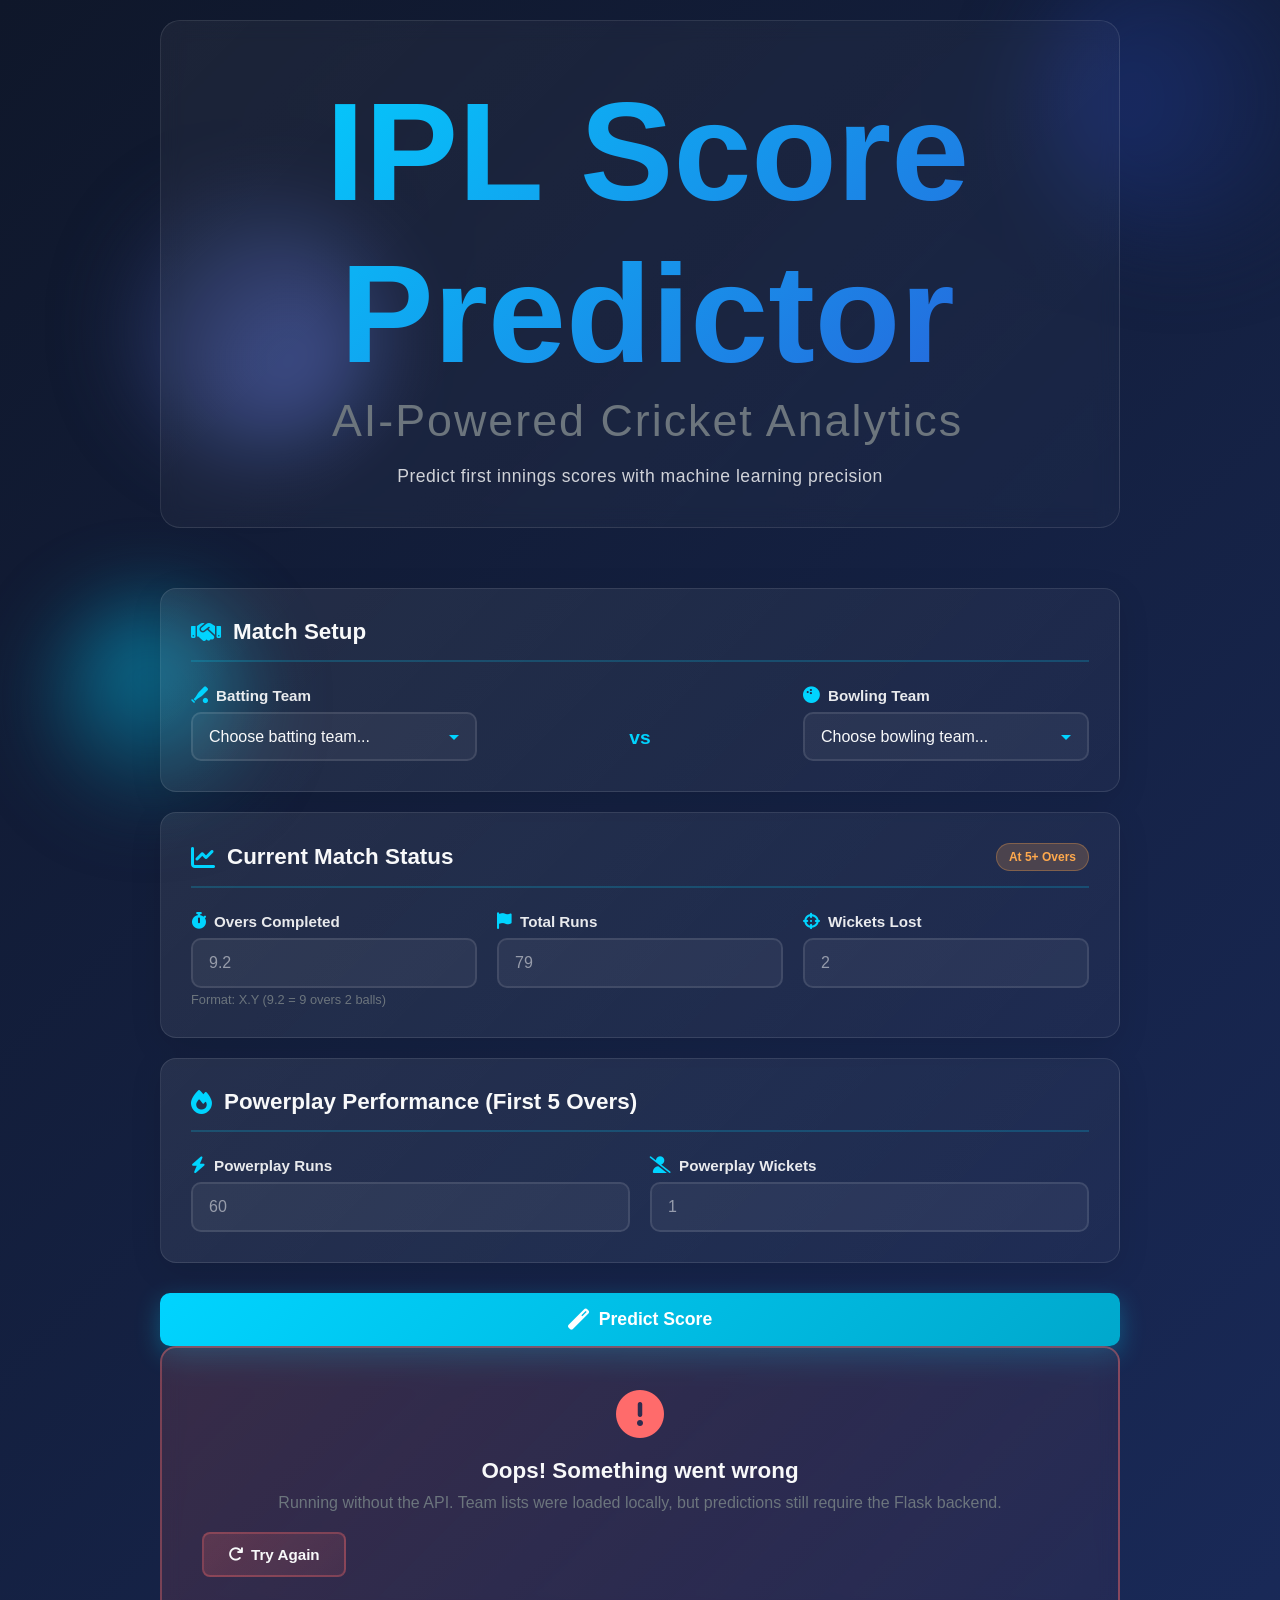
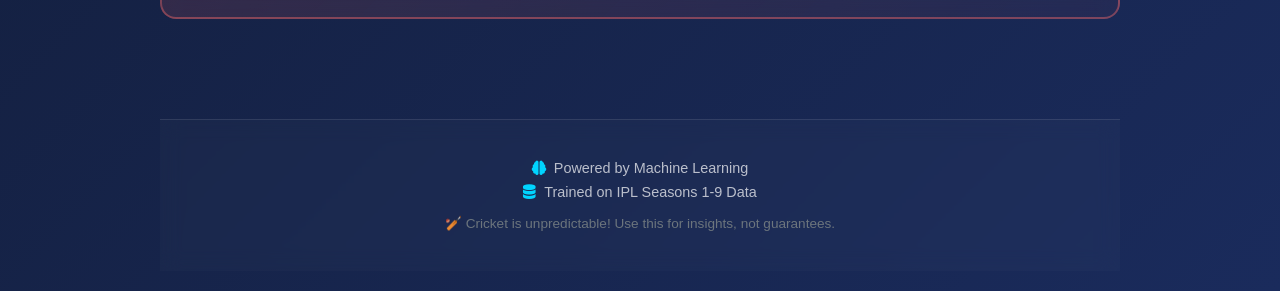
==== index.html @ debf1183 "Add Netlify entrypoint and fallback" ====
<!DOCTYPE html>
<html lang="en">
<head>
    <meta charset="UTF-8">
    <meta name="viewport" content="width=device-width, initial-scale=1.0">
    <title>IPL Score Predictor - AI Powered Cricket Analytics</title>
    <link rel="stylesheet" href="https://cdnjs.cloudflare.com/ajax/libs/font-awesome/6.4.0/css/all.min.css">
    <link rel="stylesheet" href="static/style.css">
</head>
<body>
    <div class="animated-bg">
        <div class="blob blob-1"></div>
        <div class="blob blob-2"></div>
        <div class="blob blob-3"></div>
    </div>

    <div class="container">
        <header class="header">
            <div class="header-content">
                <div class="logo-section">
                    <i class="fas fa-cricket"></i>
                    <div>
                        <h1>IPL Score Predictor</h1>
                        <p class="tagline">AI-Powered Cricket Analytics</p>
                    </div>
                </div>
                <p class="header-subtitle">Predict first innings scores with machine learning precision</p>
            </div>
        </header>

        <main class="main-content">
            <section class="form-container">
                <form id="predictionForm" class="prediction-form">
                    <div class="form-card">
                        <div class="card-header">
                            <i class="fas fa-handshake"></i>
                            <h2>Match Setup</h2>
                        </div>

                        <div class="form-row">
                            <div class="form-group">
                                <label for="battingTeam">
                                    <i class="fas fa-baseball-bat-ball"></i> Batting Team
                                </label>
                                <select id="battingTeam" name="batting_team" required>
                                    <option value="">Choose batting team...</option>
                                </select>
                            </div>

                            <div class="vs-separator">
                                <span>vs</span>
                            </div>

                            <div class="form-group">
                                <label for="bowlingTeam">
                                    <i class="fas fa-bowling-ball"></i> Bowling Team
                                </label>
                                <select id="bowlingTeam" name="bowling_team" required>
                                    <option value="">Choose bowling team...</option>
                                </select>
                            </div>
                        </div>
                    </div>

                    <div class="form-card">
                        <div class="card-header">
                            <i class="fas fa-chart-line"></i>
                            <h2>Current Match Status</h2>
                            <span class="badge">At 5+ Overs</span>
                        </div>

                        <div class="form-grid">
                            <div class="form-group">
                                <label for="overs">
                                    <i class="fas fa-stopwatch"></i> Overs Completed
                                </label>
                                <input type="number" id="overs" name="overs" min="5" max="20" step="0.1"
                                       placeholder="9.2" required>
                                <small>Format: X.Y (9.2 = 9 overs 2 balls)</small>
                            </div>

                            <div class="form-group">
                                <label for="runs">
                                    <i class="fas fa-flag"></i> Total Runs
                                </label>
                                <input type="number" id="runs" name="runs" min="0" max="300"
                                       placeholder="79" required>
                            </div>

                            <div class="form-group">
                                <label for="wickets">
                                    <i class="fas fa-crosshairs"></i> Wickets Lost
                                </label>
                                <input type="number" id="wickets" name="wickets" min="0" max="10"
                                       placeholder="2" required>
                            </div>
                        </div>
                    </div>

                    <div class="form-card">
                        <div class="card-header">
                            <i class="fas fa-fire"></i>
                            <h2>Powerplay Performance (First 5 Overs)</h2>
                        </div>

                        <div class="form-row">
                            <div class="form-group">
                                <label for="runsPrev5">
                                    <i class="fas fa-bolt"></i> Powerplay Runs
                                </label>
                                <input type="number" id="runsPrev5" name="runs_in_prev_5" min="0" max="100"
                                       placeholder="60" required>
                            </div>

                            <div class="form-group">
                                <label for="wicketsPrev5">
                                    <i class="fas fa-user-slash"></i> Powerplay Wickets
                                </label>
                                <input type="number" id="wicketsPrev5" name="wickets_in_prev_5" min="0" max="10"
                                       placeholder="1" required>
                            </div>
                        </div>
                    </div>

                    <button type="submit" class="btn-predict">
                        <i class="fas fa-magic"></i> Predict Score
                    </button>
                </form>
            </section>

            <section id="resultSection" class="result-section hidden">
                <div class="result-card-container">
                    <div class="result-card">
                        <div class="result-header">
                            <i class="fas fa-bullseye"></i>
                            <h2>Prediction Result</h2>
                        </div>

                        <div class="prediction-display">
                            <div class="score-box main-score">
                                <div class="score-label">Predicted Final Score</div>
                                <div class="score-value" id="predictedScore">---</div>
                                <div class="score-unit">Runs</div>
                            </div>

                            <div class="prediction-info">
                                <div class="info-item">
                                    <span class="info-label">Likely Range</span>
                                    <span class="info-value" id="scoreRange">--- to ---</span>
                                </div>
                                <div class="info-note">
                                    <i class="fas fa-info-circle"></i>
                                    Margin of error: ±10 runs
                                </div>
                            </div>
                        </div>

                        <div class="result-actions">
                            <button type="button" class="btn-reset" onclick="resetForm()">
                                <i class="fas fa-redo"></i> New Prediction
                            </button>
                            <button type="button" class="btn-share">
                                <i class="fas fa-share-alt"></i> Share Result
                            </button>
                        </div>
                    </div>
                </div>
            </section>

            <section id="errorSection" class="error-section hidden">
                <div class="error-card">
                    <div class="error-icon">
                        <i class="fas fa-exclamation-circle"></i>
                    </div>
                    <h3>Oops! Something went wrong</h3>
                    <p id="errorMessage"></p>
                    <button type="button" class="btn-reset" onclick="resetForm()">
                        <i class="fas fa-redo"></i> Try Again
                    </button>
                </div>
            </section>

            <div id="loadingSpinner" class="loading-spinner hidden">
                <div class="spinner-container">
                    <div class="cricket-ball"></div>
                    <p>Analyzing match data...</p>
                </div>
            </div>
        </main>

        <footer class="footer">
            <div class="footer-content">
                <div class="footer-info">
                    <p><i class="fas fa-brain"></i> Powered by Machine Learning</p>
                    <p><i class="fas fa-database"></i> Trained on IPL Seasons 1-9 Data</p>
                </div>
                <div class="footer-note">
                    <p>🏏 Cricket is unpredictable! Use this for insights, not guarantees.</p>
                </div>
            </div>
        </footer>
    </div>

    <script src="static/script.js"></script>
</body>
</html>
---- static/style.css ----
/* ==================== ROOT & GLOBAL ==================== */
:root {
    --primary: #1f3a93;
    --primary-light: #2a5cd9;
    --secondary: #00d4ff;
    --accent: #ff6b6b;
    --success: #51cf66;
    --warning: #ffa94d;
    --dark: #0f172a;
    --light: #f8f9fa;
    --text: #1a1a2e;
    --text-light: #6c757d;
    --shadow: 0 8px 32px rgba(31, 58, 147, 0.15);
    --shadow-lg: 0 20px 60px rgba(31, 58, 147, 0.25);
}

* {
    margin: 0;
    padding: 0;
    box-sizing: border-box;
}

html {
    scroll-behavior: smooth;
}

body {
    font-family: 'Segoe UI', 'Roboto', 'Oxygen', 'Ubuntu', sans-serif;
    background: linear-gradient(135deg, #0f172a 0%, #1a2b5c 100%);
    color: var(--text);
    min-height: 100vh;
    overflow-x: hidden;
    position: relative;
}

/* ==================== ANIMATED BACKGROUND ==================== */
.animated-bg {
    position: fixed;
    top: 0;
    left: 0;
    width: 100%;
    height: 100%;
    z-index: -1;
    overflow: hidden;
}

.blob {
    position: absolute;
    border-radius: 50%;
    filter: blur(40px);
    opacity: 0.5;
    animation: float 8s ease-in-out infinite;
}

.blob-1 {
    width: 300px;
    height: 300px;
    background: radial-gradient(circle at 30% 50%, var(--primary), var(--dark));
    top: -50px;
    right: -50px;
    animation-delay: 0s;
}

.blob-2 {
    width: 200px;
    height: 200px;
    background: radial-gradient(circle at 50% 30%, var(--secondary), var(--dark));
    bottom: 100px;
    left: 50px;
    animation-delay: 2s;
}

.blob-3 {
    width: 250px;
    height: 250px;
    background: radial-gradient(circle at 70% 70%, #667eea, var(--dark));
    top: 200px;
    left: 10%;
    animation-delay: 4s;
}

@keyframes float {
    0%, 100% { transform: translate(0, 0); }
    50% { transform: translate(30px, -30px); }
}

/* ==================== CONTAINER & LAYOUT ==================== */
.container {
    max-width: 1000px;
    margin: 0 auto;
    padding: 20px;
    position: relative;
    z-index: 1;
}

/* ==================== HEADER ==================== */
.header {
    text-align: center;
    padding: 50px 30px 40px;
    margin-bottom: 40px;
    background: linear-gradient(135deg, rgba(255, 255, 255, 0.05), rgba(255, 255, 255, 0.02));
    border-radius: 20px;
    border: 1px solid rgba(255, 255, 255, 0.1);
    backdrop-filter: blur(10px);
    animation: slideDown 0.6s ease-out;
}

@keyframes slideDown {
    from {
        opacity: 0;
        transform: translateY(-30px);
    }
    to {
        opacity: 1;
        transform: translateY(0);
    }
}

.header-content {
    display: flex;
    flex-direction: column;
    align-items: center;
    gap: 20px;
}

.logo-section {
    display: flex;
    align-items: center;
    gap: 15px;
    font-size: 3.5em;
    color: var(--secondary);
}

.logo-section i {
    animation: spin 3s linear infinite;
}

@keyframes spin {
    from { transform: rotate(0deg); }
    to { transform: rotate(360deg); }
}

.logo-section h1 {
    font-size: 2.5em;
    background: linear-gradient(135deg, var(--secondary), var(--primary-light));
    -webkit-background-clip: text;
    -webkit-text-fill-color: transparent;
    background-clip: text;
    font-weight: 700;
}

.logo-section p {
    font-size: 0.8em;
    color: var(--text-light);
    letter-spacing: 2px;
}

.header-subtitle {
    color: rgba(255, 255, 255, 0.8);
    font-size: 1.1em;
    font-weight: 300;
    letter-spacing: 0.5px;
}

/* ==================== MAIN CONTENT ==================== */
.main-content {
    padding: 20px 0 40px;
}

/* ==================== FORM CONTAINER ==================== */
.form-container {
    animation: slideUp 0.6s ease-out 0.2s both;
}

@keyframes slideUp {
    from {
        opacity: 0;
        transform: translateY(30px);
    }
    to {
        opacity: 1;
        transform: translateY(0);
    }
}

.prediction-form {
    display: flex;
    flex-direction: column;
    gap: 20px;
}

/* ==================== FORM CARDS ==================== */
.form-card {
    background: linear-gradient(135deg, rgba(255, 255, 255, 0.08), rgba(255, 255, 255, 0.03));
    border: 1px solid rgba(255, 255, 255, 0.1);
    border-radius: 16px;
    padding: 30px;
    backdrop-filter: blur(10px);
    transition: all 0.3s ease;
    box-shadow: 0 8px 32px rgba(0, 0, 0, 0.1);
}

.form-card:hover {
    border-color: rgba(0, 212, 255, 0.3);
    box-shadow: 0 12px 48px rgba(0, 212, 255, 0.15);
    transform: translateY(-2px);
}

.card-header {
    display: flex;
    align-items: center;
    gap: 12px;
    margin-bottom: 25px;
    padding-bottom: 15px;
    border-bottom: 2px solid rgba(0, 212, 255, 0.2);
}

.card-header i {
    font-size: 1.5em;
    color: var(--secondary);
}

.card-header h2 {
    font-size: 1.4em;
    color: var(--light);
    flex: 1;
}

.badge {
    background: rgba(255, 165, 77, 0.2);
    color: var(--warning);
    padding: 6px 12px;
    border-radius: 20px;
    font-size: 0.75em;
    font-weight: 600;
    border: 1px solid rgba(255, 165, 77, 0.3);
}

/* ==================== FORM LAYOUT ==================== */
.form-row {
    display: grid;
    grid-template-columns: repeat(auto-fit, minmax(200px, 1fr));
    gap: 20px;
    align-items: flex-end;
}

.form-grid {
    display: grid;
    grid-template-columns: repeat(auto-fit, minmax(150px, 1fr));
    gap: 20px;
}

.form-group {
    display: flex;
    flex-direction: column;
    gap: 8px;
}

.form-group label {
    color: rgba(255, 255, 255, 0.9);
    font-weight: 600;
    font-size: 0.95em;
    display: flex;
    align-items: center;
    gap: 8px;
}

.form-group label i {
    color: var(--secondary);
    font-size: 1.1em;
}

.form-group input,
.form-group select {
    padding: 14px 16px;
    border: 2px solid rgba(255, 255, 255, 0.1);
    border-radius: 10px;
    background: rgba(255, 255, 255, 0.05);
    color: var(--light);
    font-size: 1em;
    font-family: inherit;
    transition: all 0.3s ease;
}

.form-group select {
    cursor: pointer;
    appearance: none;
    padding-right: 40px;
    background-image: url("data:image/svg+xml,%3Csvg xmlns='http://www.w3.org/2000/svg' width='12' height='12' viewBox='0 0 12 12'%3E%3Cpath fill='%2300d4ff' d='M6 9L1 4h10z'/%3E%3C/svg%3E");
    background-repeat: no-repeat;
    background-position: right 15px center;
}

.form-group select option {
    background: linear-gradient(135deg, var(--primary), var(--primary-light));
    color: white;
    padding: 12px;
    border: none;
}

.form-group select option:checked {
    background: linear-gradient(135deg, var(--secondary), #00a8cc);
    color: white;
    font-weight: 600;
    box-shadow: 0 0 10px rgba(0, 212, 255, 0.5);
}

.form-group select option:hover {
    background: linear-gradient(135deg, var(--secondary), #00a8cc);
}

/* Highlight select when it has a value */
.form-group select:valid {
    border-color: rgba(81, 207, 102, 0.5);
    box-shadow: 0 0 15px rgba(81, 207, 102, 0.2);
}

.form-group select:valid:focus {
    border-color: var(--secondary);
    box-shadow: 0 0 20px rgba(0, 212, 255, 0.3);
}

.form-group input::placeholder,
.form-group select::placeholder {
    color: rgba(255, 255, 255, 0.5);
}

.form-group input:focus,
.form-group select:focus {
    outline: none;
    border-color: var(--secondary);
    background: rgba(255, 255, 255, 0.08);
    box-shadow: 0 0 20px rgba(0, 212, 255, 0.3);
}

.form-group small {
    color: var(--text-light);
    font-size: 0.8em;
    margin-top: -4px;
}

.vs-separator {
    display: flex;
    align-items: center;
    justify-content: center;
    color: var(--secondary);
    font-weight: 700;
    font-size: 1.2em;
    padding-bottom: 12px;
}

/* ==================== BUTTONS ==================== */
.btn-predict {
    padding: 16px 32px;
    background: linear-gradient(135deg, var(--secondary), #00a8cc);
    color: white;
    border: none;
    border-radius: 10px;
    font-size: 1.1em;
    font-weight: 600;
    cursor: pointer;
    transition: all 0.3s ease;
    display: flex;
    align-items: center;
    justify-content: center;
    gap: 10px;
    box-shadow: 0 8px 24px rgba(0, 212, 255, 0.3);
    margin-top: 10px;
}

.btn-predict:hover {
    transform: translateY(-3px);
    box-shadow: 0 12px 36px rgba(0, 212, 255, 0.4);
}

.btn-predict:active {
    transform: translateY(-1px);
}

.btn-predict i {
    font-size: 1.2em;
}

.btn-reset,
.btn-share {
    padding: 12px 24px;
    background: linear-gradient(135deg, rgba(255, 107, 107, 0.2), rgba(255, 107, 107, 0.1));
    color: var(--light);
    border: 2px solid rgba(255, 107, 107, 0.3);
    border-radius: 8px;
    font-size: 0.95em;
    font-weight: 600;
    cursor: pointer;
    transition: all 0.3s ease;
    display: flex;
    align-items: center;
    justify-content: center;
    gap: 8px;
}

.btn-reset:hover {
    background: linear-gradient(135deg, rgba(255, 107, 107, 0.3), rgba(255, 107, 107, 0.2));
    border-color: var(--accent);
    transform: translateY(-2px);
}

.btn-share {
    background: linear-gradient(135deg, rgba(81, 207, 102, 0.2), rgba(81, 207, 102, 0.1));
    border-color: rgba(81, 207, 102, 0.3);
    color: var(--success);
}

.btn-share:hover {
    background: linear-gradient(135deg, rgba(81, 207, 102, 0.3), rgba(81, 207, 102, 0.2));
    border-color: var(--success);
}

/* ==================== RESULT SECTION ==================== */
.result-section {
    animation: slideUp 0.6s ease-out;
}

.result-section.hidden {
    display: none;
}

.result-card-container {
    perspective: 1000px;
}

.result-card {
    background: linear-gradient(135deg, rgba(81, 207, 102, 0.1), rgba(0, 212, 255, 0.05));
    border: 2px solid rgba(81, 207, 102, 0.3);
    border-radius: 16px;
    padding: 40px;
    backdrop-filter: blur(10px);
    animation: scaleIn 0.5s ease-out;
}

@keyframes scaleIn {
    from {
        opacity: 0;
        transform: scale(0.95);
    }
    to {
        opacity: 1;
        transform: scale(1);
    }
}

.result-header {
    display: flex;
    align-items: center;
    gap: 12px;
    margin-bottom: 30px;
    padding-bottom: 20px;
    border-bottom: 2px solid rgba(81, 207, 102, 0.3);
}

.result-header i {
    font-size: 1.8em;
    color: var(--success);
    animation: bounce 0.6s ease-out;
}

@keyframes bounce {
    0%, 100% { transform: translateY(0); }
    50% { transform: translateY(-10px); }
}

.result-header h2 {
    color: var(--light);
    font-size: 1.4em;
}

.prediction-display {
    display: grid;
    grid-template-columns: 1fr 1fr;
    gap: 30px;
    margin-bottom: 30px;
    align-items: center;
}

.score-box {
    background: linear-gradient(135deg, rgba(0, 212, 255, 0.1), rgba(102, 126, 234, 0.1));
    border: 2px solid rgba(0, 212, 255, 0.3);
    border-radius: 12px;
    padding: 30px 20px;
    text-align: center;
    transition: all 0.3s ease;
}

.score-box:hover {
    transform: translateY(-5px);
    border-color: var(--secondary);
    box-shadow: 0 12px 32px rgba(0, 212, 255, 0.2);
}

.score-box.main-score {
    grid-column: span 2;
    background: linear-gradient(135deg, rgba(81, 207, 102, 0.15), rgba(0, 212, 255, 0.1));
    border-color: rgba(81, 207, 102, 0.4);
}

.score-label {
    color: var(--text-light);
    font-size: 0.9em;
    font-weight: 600;
    text-transform: uppercase;
    letter-spacing: 1px;
    margin-bottom: 10px;
}

.score-value {
    font-size: 3.5em;
    font-weight: 800;
    color: var(--secondary);
    animation: scaleUp 0.5s ease-out;
}

@keyframes scaleUp {
    from {
        opacity: 0;
        transform: scale(0.5);
    }
    to {
        opacity: 1;
        transform: scale(1);
    }
}

.score-unit {
    color: var(--text-light);
    font-size: 0.9em;
    margin-top: 10px;
}

.prediction-info {
    display: flex;
    flex-direction: column;
    gap: 15px;
}

.info-item {
    display: flex;
    flex-direction: column;
    gap: 8px;
    padding: 15px;
    background: rgba(255, 255, 255, 0.05);
    border-radius: 10px;
    border-left: 3px solid var(--secondary);
}

.info-label {
    color: var(--text-light);
    font-size: 0.85em;
    text-transform: uppercase;
    font-weight: 600;
}

.info-value {
    color: var(--light);
    font-size: 1.4em;
    font-weight: 700;
}

.info-note {
    display: flex;
    align-items: center;
    gap: 8px;
    color: var(--warning);
    font-size: 0.85em;
    padding: 10px 15px;
    background: rgba(255, 165, 77, 0.1);
    border-radius: 8px;
    border-left: 3px solid var(--warning);
}

.result-actions {
    display: grid;
    grid-template-columns: 1fr 1fr;
    gap: 15px;
    margin-top: 30px;
}

/* ==================== ERROR SECTION ==================== */
.error-section {
    animation: slideUp 0.6s ease-out;
}

.error-section.hidden {
    display: none;
}

.error-card {
    background: linear-gradient(135deg, rgba(255, 107, 107, 0.15), rgba(255, 107, 107, 0.05));
    border: 2px solid rgba(255, 107, 107, 0.4);
    border-radius: 16px;
    padding: 40px;
    text-align: center;
    backdrop-filter: blur(10px);
    animation: shake 0.5s ease-out;
}

@keyframes shake {
    0%, 100% { transform: translateX(0); }
    25% { transform: translateX(-10px); }
    75% { transform: translateX(10px); }
}

.error-icon {
    font-size: 3em;
    color: var(--accent);
    margin-bottom: 15px;
    animation: pulse 1s ease-out infinite;
}

@keyframes pulse {
    0%, 100% { transform: scale(1); }
    50% { transform: scale(1.1); }
}

.error-card h3 {
    color: var(--light);
    font-size: 1.4em;
    margin-bottom: 10px;
}

#errorMessage {
    color: var(--text-light);
    margin-bottom: 20px;
}

/* ==================== LOADING SPINNER ==================== */
.loading-spinner {
    display: flex;
    justify-content: center;
    align-items: center;
    padding: 60px 20px;
}

.loading-spinner.hidden {
    display: none;
}

.spinner-container {
    text-align: center;
}

.cricket-ball {
    width: 60px;
    height: 60px;
    margin: 0 auto 20px;
    background: radial-gradient(circle at 30% 30%, var(--secondary), var(--primary));
    border-radius: 50%;
    animation: bounce-spin 1.2s ease-in-out infinite;
    box-shadow: 0 10px 30px rgba(0, 212, 255, 0.3);
}

@keyframes bounce-spin {
    0%, 100% { transform: translateY(0) rotate(0deg); }
    50% { transform: translateY(-20px) rotate(180deg); }
}

.loading-spinner p {
    color: var(--secondary);
    font-weight: 600;
    font-size: 1.1em;
}

/* ==================== FOOTER ==================== */
.footer {
    margin-top: 60px;
    padding: 40px 30px;
    text-align: center;
    border-top: 1px solid rgba(255, 255, 255, 0.1);
    background: rgba(255, 255, 255, 0.02);
    backdrop-filter: blur(10px);
}

.footer-content {
    display: flex;
    flex-direction: column;
    gap: 15px;
}

.footer-info {
    display: flex;
    flex-direction: column;
    gap: 8px;
}

.footer-info p {
    color: rgba(255, 255, 255, 0.7);
    font-size: 0.9em;
    display: flex;
    align-items: center;
    justify-content: center;
    gap: 8px;
}

.footer-info i {
    color: var(--secondary);
}

.footer-note {
    color: var(--text-light);
    font-size: 0.85em;
}

/* ==================== RESPONSIVE ==================== */
@media (max-width: 768px) {
    .logo-section {
        font-size: 2.5em;
    }

    .logo-section h1 {
        font-size: 1.8em;
    }

    .header-subtitle {
        font-size: 0.95em;
    }

    .form-card {
        padding: 20px;
    }

    .result-card {
        padding: 25px;
    }

    .prediction-display {
        grid-template-columns: 1fr;
    }

    .score-box.main-score {
        grid-column: span 1;
    }

    .score-value {
        font-size: 2.5em;
    }

    .result-actions {
        grid-template-columns: 1fr;
    }

    .form-row,
    .form-grid {
        grid-template-columns: 1fr;
    }

    .vs-separator {
        display: none;
    }

    .container {
        padding: 15px;
    }

    .card-header {
        flex-direction: column;
        align-items: flex-start;
    }

    .badge {
        align-self: flex-start;
    }
}
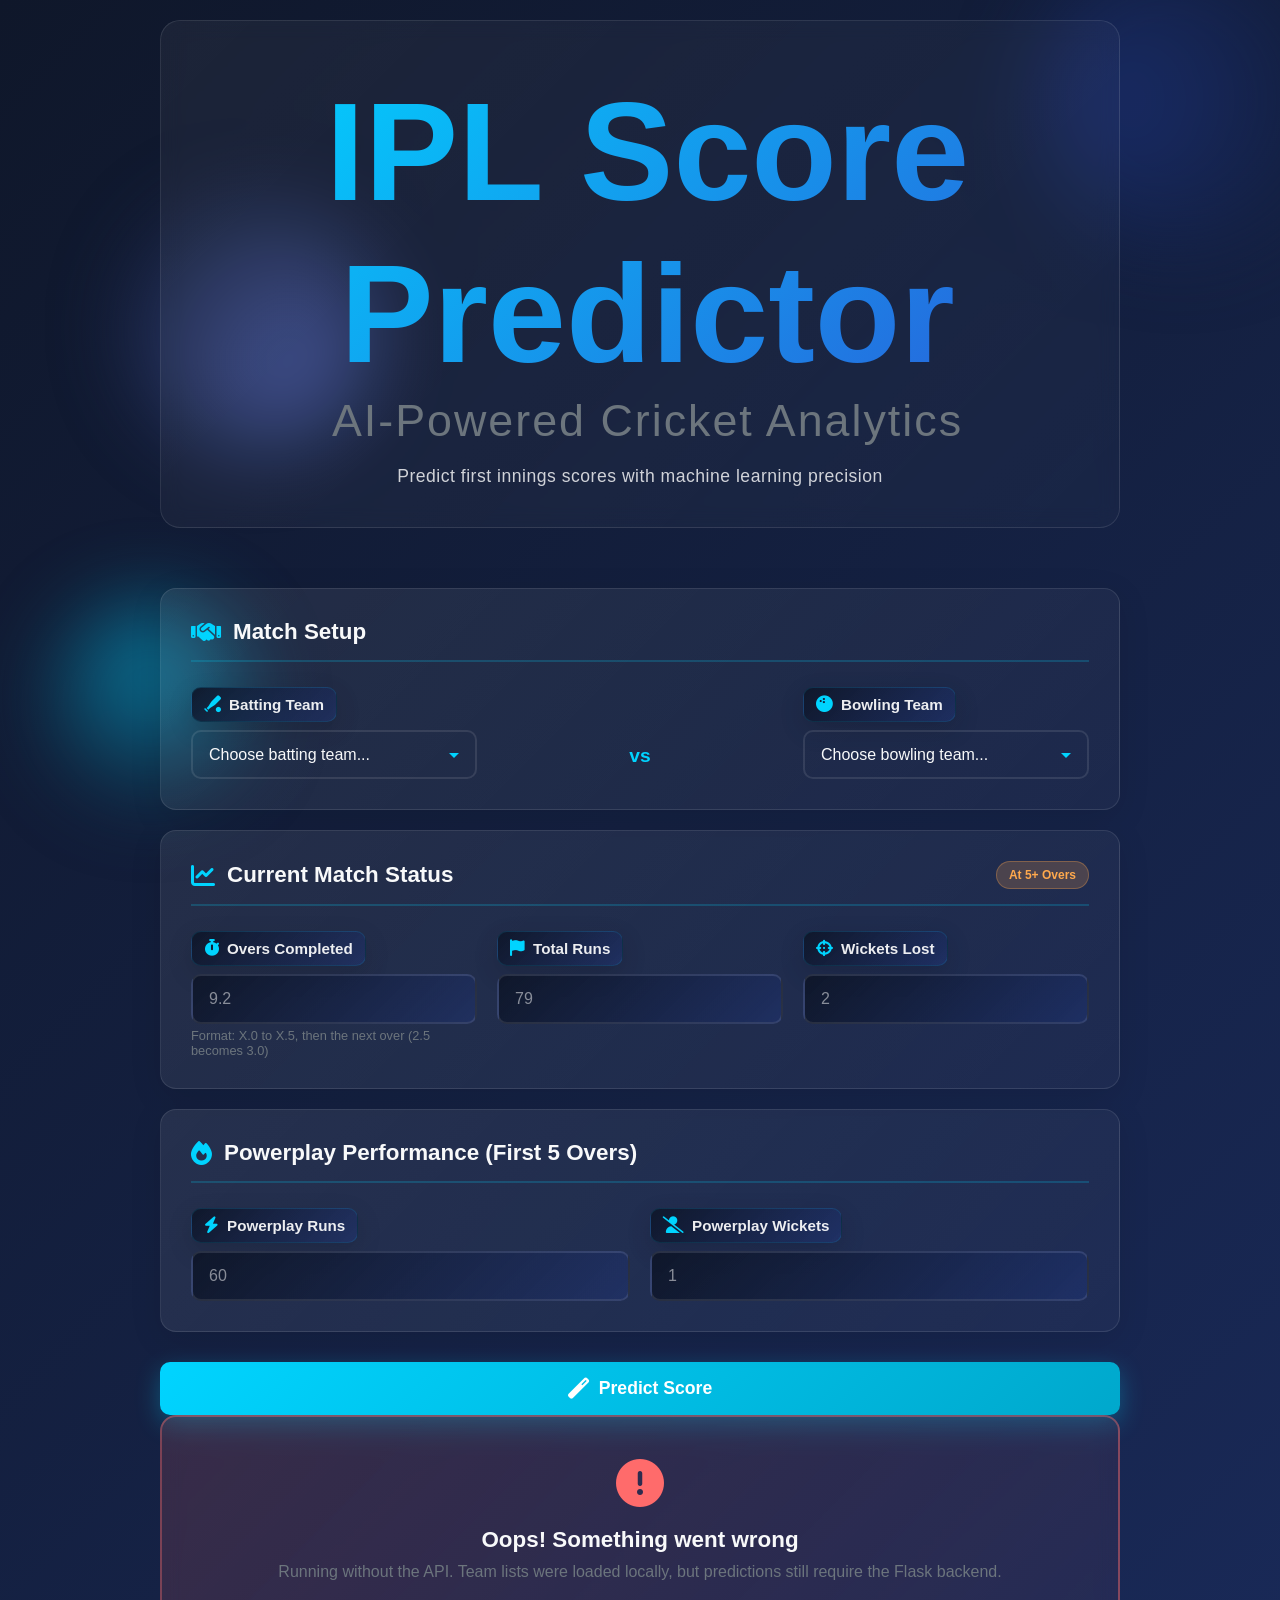
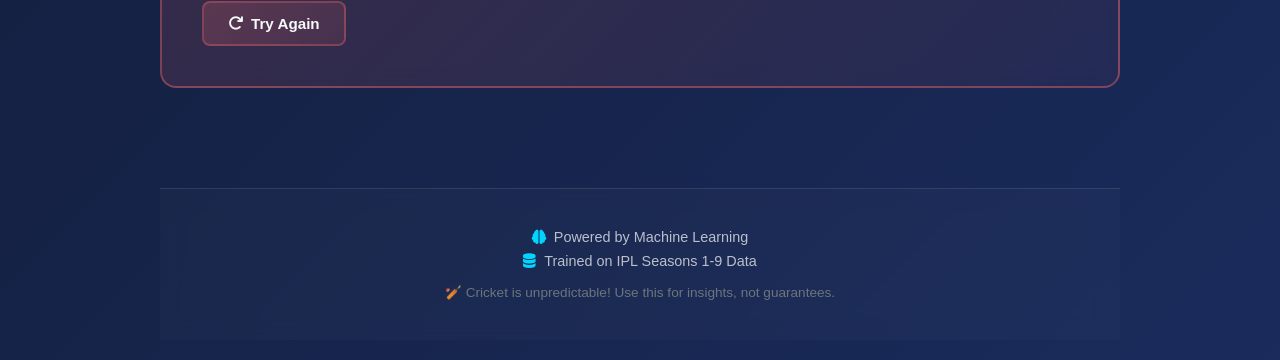
==== commit 346e6c81: "Normalize cricket overs input" ====
--- a/index.html
+++ b/index.html
@@ -76,7 +76,7 @@
                                 </label>
                                 <input type="number" id="overs" name="overs" min="5" max="20" step="0.1"
                                        placeholder="9.2" required>
-                                <small>Format: X.Y (9.2 = 9 overs 2 balls)</small>
+                                    <small>Format: X.0 to X.5, then the next over (2.5 becomes 3.0)</small>
                             </div>
 
                             <div class="form-group">
--- a/static/style.css
+++ b/static/style.css
@@ -257,12 +257,18 @@
 }
 
 .form-group label {
-    color: rgba(255, 255, 255, 0.9);
+    color: rgba(255, 255, 255, 0.92);
     font-weight: 600;
     font-size: 0.95em;
     display: flex;
     align-items: center;
     gap: 8px;
+    width: fit-content;
+    padding: 8px 12px;
+    border-radius: 10px;
+    background: linear-gradient(135deg, rgba(15, 23, 42, 0.95), rgba(31, 58, 147, 0.3));
+    border: 1px solid rgba(0, 212, 255, 0.12);
+    box-shadow: 0 8px 24px rgba(0, 0, 0, 0.15);
 }
 
 .form-group label i {
@@ -275,7 +281,7 @@
     padding: 14px 16px;
     border: 2px solid rgba(255, 255, 255, 0.1);
     border-radius: 10px;
-    background: rgba(255, 255, 255, 0.05);
+    background: linear-gradient(135deg, rgba(15, 23, 42, 0.96), rgba(31, 58, 147, 0.28));
     color: var(--light);
     font-size: 1em;
     font-family: inherit;
@@ -292,32 +298,37 @@
 }
 
 .form-group select option {
-    background: linear-gradient(135deg, var(--primary), var(--primary-light));
+    background: var(--dark);
     color: white;
     padding: 12px;
     border: none;
 }
 
 .form-group select option:checked {
-    background: linear-gradient(135deg, var(--secondary), #00a8cc);
+    background: linear-gradient(135deg, var(--primary), var(--primary-light));
     color: white;
     font-weight: 600;
     box-shadow: 0 0 10px rgba(0, 212, 255, 0.5);
 }
 
 .form-group select option:hover {
-    background: linear-gradient(135deg, var(--secondary), #00a8cc);
+    background: linear-gradient(135deg, #172554, #0f766e);
 }
 
 /* Highlight select when it has a value */
 .form-group select:valid {
-    border-color: rgba(81, 207, 102, 0.5);
-    box-shadow: 0 0 15px rgba(81, 207, 102, 0.2);
+    border-color: rgba(0, 212, 255, 0.35);
+    box-shadow: 0 0 15px rgba(0, 212, 255, 0.14);
 }
 
 .form-group select:valid:focus {
     border-color: var(--secondary);
     box-shadow: 0 0 20px rgba(0, 212, 255, 0.3);
+}
+
+.form-group select:focus,
+.form-group select:hover {
+    background: linear-gradient(135deg, rgba(15, 23, 42, 0.98), rgba(31, 58, 147, 0.42));
 }
 
 .form-group input::placeholder,
